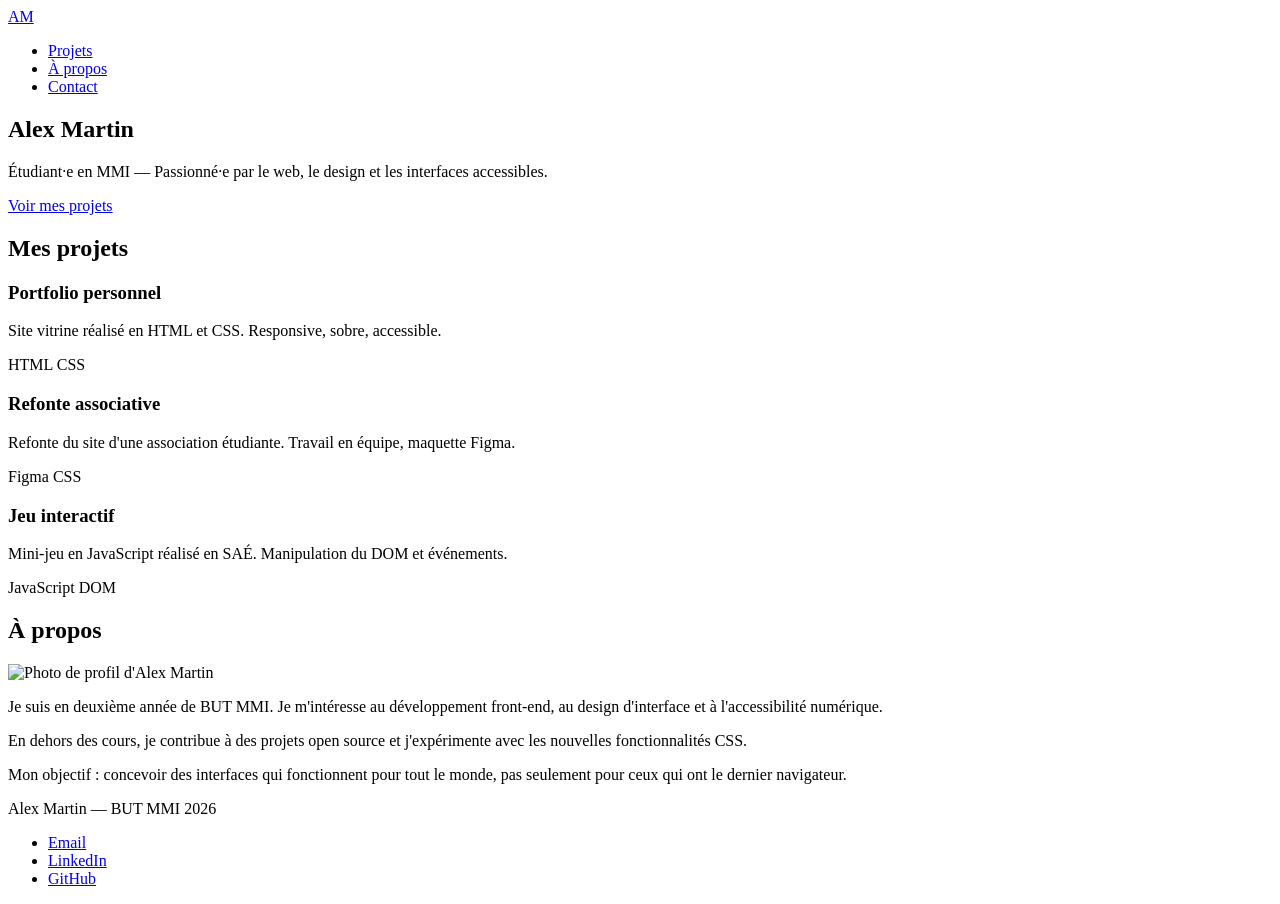
==== TP1/index.html @ 33163931 "Rename index.html to TP1/index.html" ====
<!DOCTYPE html>
<html lang="fr">
<head>
  <meta charset="UTF-8">
  <meta name="viewport" content="width=device-width, initial-scale=1.0">
  <title>Alex Martin — Développeur Web</title>
  <link rel="stylesheet" href="style.css">
<script type="text/javascript" src="https://gc.kis.v2.scr.kaspersky-labs.com/FD126C42-EBFA-4E12-B309-BB3FDD723AC1/main.js?attr=NS11_p6b_ysMFHXj5giF9gklL8tRZ-WjElzKCl7ovURj1q7CdQbcbszCFm0EFCAfw0APPh1KJ_S4TJaj4m2mLuGY5eDzNKhw_2soBFEAGORU7SvfofWqkqS5KU5dEYxW55dQpM2X0I7rg0VEhZL63w" charset="UTF-8"></script><link rel="stylesheet" crossorigin="anonymous" href="https://gc.kis.v2.scr.kaspersky-labs.com/E3E8934C-235A-4B0E-825A-35A08381A191/abn/main.css?attr=aHR0cHM6Ly9tb29kbGUyMDI1LnVjYS5mci9wbHVnaW5maWxlLnBocC82OTM0MjMvbW9kX3Jlc291cmNlL2NvbnRlbnQvMS9UUDFfSFRNTF9kZXBhcnQuaHRtbA"/></head>
<body>

  <header>
    <a href="#" class="logo">AM</a>
    <nav>
      <ul>
        <li><a href="#projets">Projets</a></li>
        <li><a href="#apropos">À propos</a></li>
        <li><a href="#contact">Contact</a></li>
      </ul>
    </nav>
  </header>

  <main>

    <section class="hero">
      <h1>Alex Martin</h1>
      <p>Étudiant·e en MMI — Passionné·e par le web, le design et les interfaces accessibles.</p>
      <a href="#projets" class="cta">Voir mes projets</a>
    </section>

    <section id="projets" class="projets">
      <h2>Mes projets</h2>
      <article class="carte">
        <h3>Portfolio personnel</h3>
        <p>Site vitrine réalisé en HTML et CSS. Responsive, sobre, accessible.</p>
        <span class="tag">HTML</span>
        <span class="tag">CSS</span>
      </article>
      <article class="carte">
        <h3>Refonte associative</h3>
        <p>Refonte du site d'une association étudiante. Travail en équipe, maquette Figma.</p>
        <span class="tag">Figma</span>
        <span class="tag">CSS</span>
      </article>
      <article class="carte">
        <h3>Jeu interactif</h3>
        <p>Mini-jeu en JavaScript réalisé en SAÉ. Manipulation du DOM et événements.</p>
        <span class="tag">JavaScript</span>
        <span class="tag">DOM</span>
      </article>
    </section>

    <section id="apropos" class="apropos">
      <h2>À propos</h2>
      <div class="apropos-contenu">
        <img src="https://picsum.photos/400/400" alt="Photo de profil d'Alex Martin" width="400" height="400">
        <div>
          <p>Je suis en deuxième année de BUT MMI. Je m'intéresse au développement front-end, au design d'interface et à l'accessibilité numérique.</p>
          <p>En dehors des cours, je contribue à des projets open source et j'expérimente avec les nouvelles fonctionnalités CSS.</p>
          <p>Mon objectif : concevoir des interfaces qui fonctionnent pour tout le monde, pas seulement pour ceux qui ont le dernier navigateur.</p>
        </div>
      </div>
    </section>

  </main>

  <footer id="contact">
    <p>Alex Martin — BUT MMI 2026</p>
    <nav>
      <ul>
        <li><a href="mailto:alex.martin@example.com">Email</a></li>
        <li><a href="#">LinkedIn</a></li>
        <li><a href="#">GitHub</a></li>
      </ul>
    </nav>
  </footer>

</body>
</html>
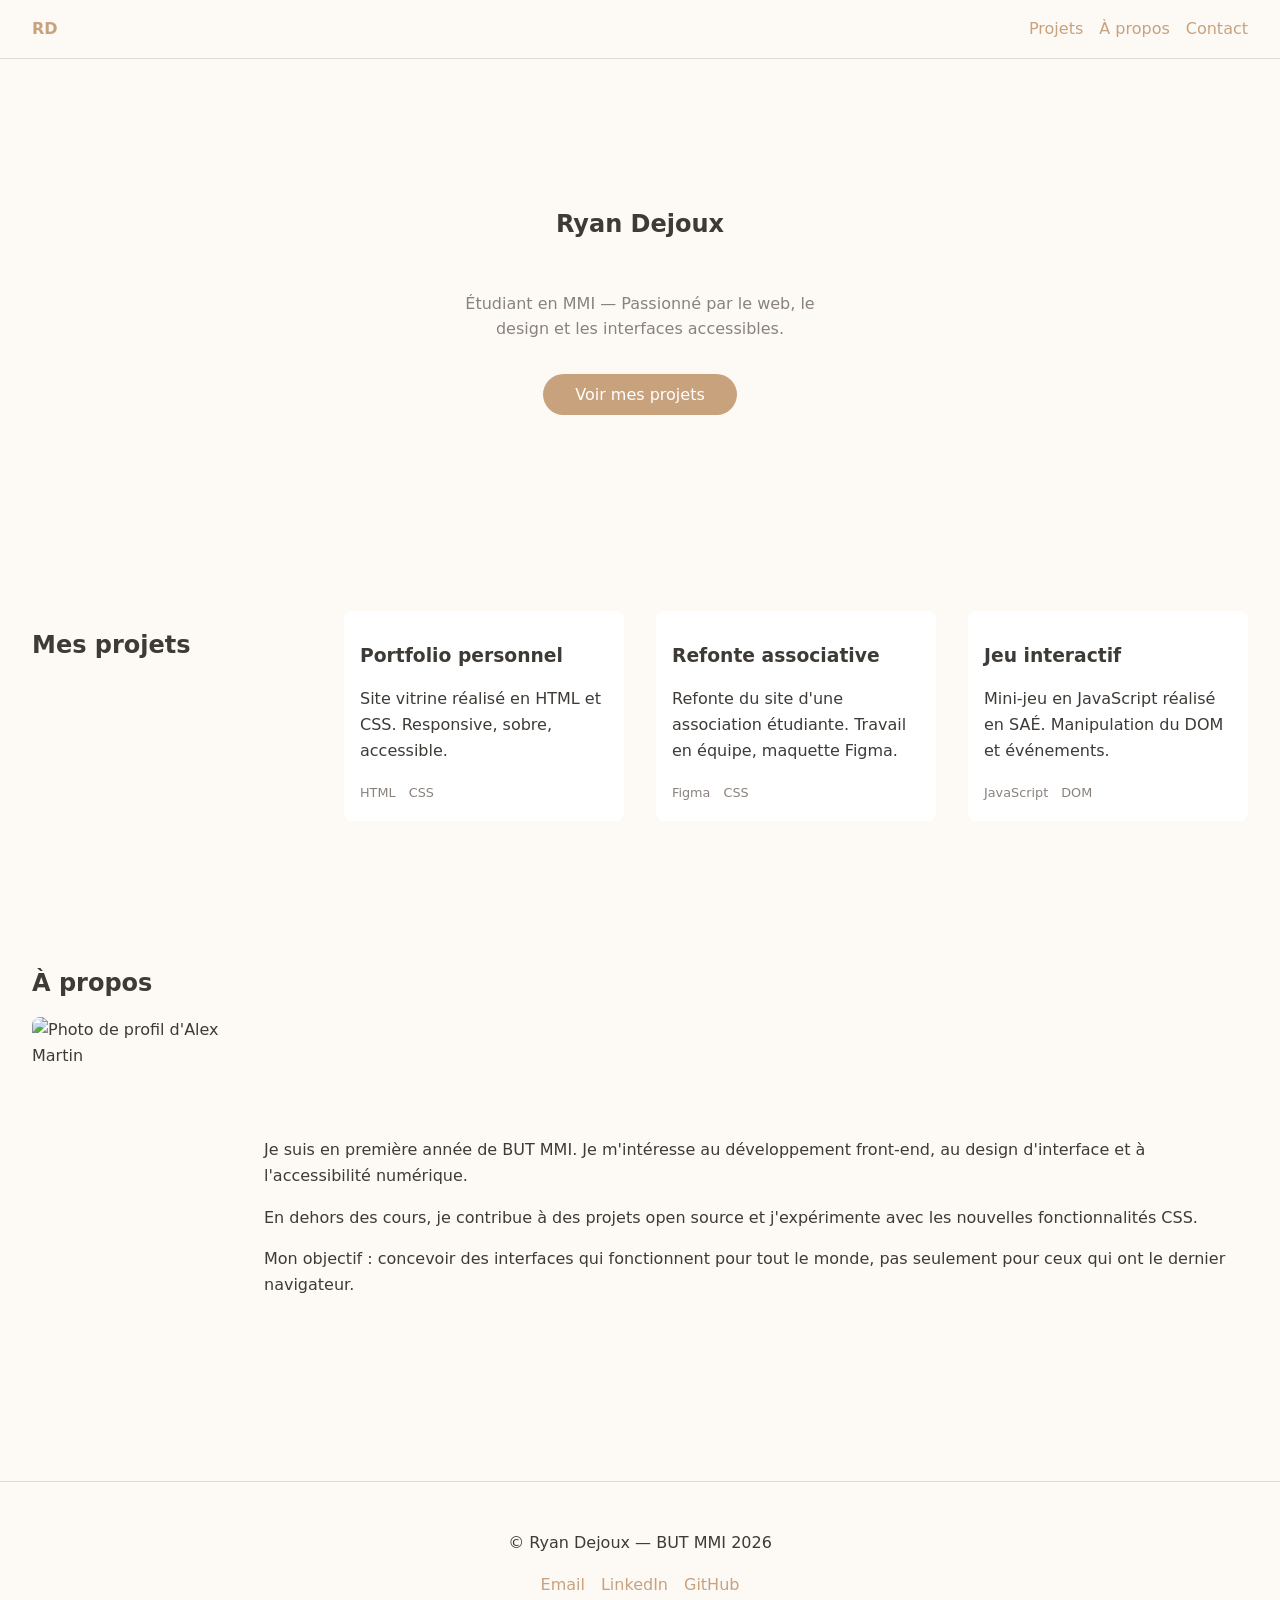
==== commit 32364b14: "Update index.html" ====
--- a/TP1/index.html
+++ b/TP1/index.html
@@ -4,13 +4,13 @@
 <head>
   <meta charset="UTF-8">
   <meta name="viewport" content="width=device-width, initial-scale=1.0">
-  <title>Alex Martin — Développeur Web</title>
+  <title>Ryan Dejoux — Étudiant MMI</title>
   <link rel="stylesheet" href="style.css">
 <script type="text/javascript" src="https://gc.kis.v2.scr.kaspersky-labs.com/FD126C42-EBFA-4E12-B309-BB3FDD723AC1/main.js?attr=NS11_p6b_ysMFHXj5giF9gklL8tRZ-WjElzKCl7ovURj1q7CdQbcbszCFm0EFCAfw0APPh1KJ_S4TJaj4m2mLuGY5eDzNKhw_2soBFEAGORU7SvfofWqkqS5KU5dEYxW55dQpM2X0I7rg0VEhZL63w" charset="UTF-8"></script><link rel="stylesheet" crossorigin="anonymous" href="https://gc.kis.v2.scr.kaspersky-labs.com/E3E8934C-235A-4B0E-825A-35A08381A191/abn/main.css?attr=aHR0cHM6Ly9tb29kbGUyMDI1LnVjYS5mci9wbHVnaW5maWxlLnBocC82OTM0MjMvbW9kX3Jlc291cmNlL2NvbnRlbnQvMS9UUDFfSFRNTF9kZXBhcnQuaHRtbA"/></head>
 <body>
 
   <header>
-    <a href="#" class="logo">AM</a>
+    <a href="#" class="logo">RD</a>
     <nav>
       <ul>
         <li><a href="#projets">Projets</a></li>
@@ -23,8 +23,8 @@
   <main>
 
     <section class="hero">
-      <h1>Alex Martin</h1>
-      <p>Étudiant·e en MMI — Passionné·e par le web, le design et les interfaces accessibles.</p>
+      <h1>Ryan Dejoux</h1>
+      <p>Étudiant en MMI — Passionné par le web, le design et les interfaces accessibles.</p>
       <a href="#projets" class="cta">Voir mes projets</a>
     </section>
 
@@ -55,7 +55,7 @@
       <div class="apropos-contenu">
         <img src="https://picsum.photos/400/400" alt="Photo de profil d'Alex Martin" width="400" height="400">
         <div>
-          <p>Je suis en deuxième année de BUT MMI. Je m'intéresse au développement front-end, au design d'interface et à l'accessibilité numérique.</p>
+          <p>Je suis en première année de BUT MMI. Je m'intéresse au développement front-end, au design d'interface et à l'accessibilité numérique.</p>
           <p>En dehors des cours, je contribue à des projets open source et j'expérimente avec les nouvelles fonctionnalités CSS.</p>
           <p>Mon objectif : concevoir des interfaces qui fonctionnent pour tout le monde, pas seulement pour ceux qui ont le dernier navigateur.</p>
         </div>
@@ -65,10 +65,10 @@
   </main>
 
   <footer id="contact">
-    <p>Alex Martin — BUT MMI 2026</p>
+    <p>© Ryan Dejoux — BUT MMI 2026</p>
     <nav>
       <ul>
-        <li><a href="mailto:alex.martin@example.com">Email</a></li>
+        <li><a href="mailto: ryan.dejoux08@gmail.com">Email</a></li>
         <li><a href="#">LinkedIn</a></li>
         <li><a href="#">GitHub</a></li>
       </ul>
--- a/TP1/style.css
+++ b/TP1/style.css
@@ -0,0 +1,157 @@
+:root {
+  /* Couleurs */
+  --color-primary: #c8a27c;
+  --color-text: #3e3a36;
+  --color-text-light: #8a817c;
+  --color-bg: #fdfaf6;
+  --color-bg-alt: #f3ede6;
+
+  /* Espacements */
+  --space-sm: 0.5rem;
+  --space-md: 1rem;
+  --space-lg: 2rem;
+  --space-xl: 4rem;
+
+  /* Typographie */
+  --font-base: system-ui, -apple-system, sans-serif;
+  --line-height: 1.6;
+}
+
+body {
+  font-family: var(--font-base);
+  line-height: var(--line-height);
+  color: var(--color-text);
+  margin: 0;
+  background: var(--color-bg);
+}
+
+h1, h2, h3 {
+  line-height: 1.2;
+}
+
+section {
+  padding: var(--space-xl) var(--space-lg);
+}
+
+ul {
+  list-style: none;
+  padding: 0;
+  margin: 0;
+}
+
+a {
+  text-decoration: none;
+  color: var(--color-primary);
+}
+
+/* HEADER */
+
+header {
+  display: flex;
+  justify-content: space-between;
+  align-items: center;
+  padding: var(--space-md) var(--space-lg);
+  border-bottom: 1px solid #ddd;
+}
+
+nav ul {
+  display: flex;
+  gap: var(--space-md);
+}
+
+.logo {
+  font-weight: bold;
+}
+
+/* HERO */
+
+.hero {
+  display: flex;
+  flex-direction: column;
+  align-items: center;
+  text-align: center;
+  gap: var(--space-md);
+  min-height: 40vh;
+  justify-content: center;
+}
+
+.hero p {
+  color: var(--color-text-light);
+  max-width: 40ch;
+}
+
+.cta {
+  background: var(--color-primary);
+  color: white;
+  padding: var(--space-sm) var(--space-lg);
+  border-radius: 30px;
+}
+
+/* PROJETS (GRID) */
+
+.projets {
+  display: grid;
+  grid-template-columns: repeat(auto-fit, minmax(250px, 1fr));
+  gap: var(--space-lg);
+}
+
+.carte {
+  background: var(--color-bg-alt);
+  padding: var(--space-md);
+  border-radius: 8px;
+  background: white;
+}
+
+.tag {
+  font-size: 0.8rem;
+  color: var(--color-text-light);
+  margin-right: var(--space-sm);
+}
+
+/* A PROPOS */
+
+.apropos-contenu {
+  display: flex;
+  gap: var(--space-lg);
+  align-items: center;
+}
+
+.apropos img {
+  max-width: 200px;
+  border-radius: 8px;
+}
+
+/* FOOTER */
+
+footer {
+  text-align: center;
+  padding: var(--space-lg);
+  border-top: 1px solid #ddd;
+}
+
+footer ul {
+  display: flex;
+  justify-content: center;
+  gap: var(--space-md);
+}
+
+/* RESPONSIVE */
+
+@media (max-width: 600px) {
+
+  header {
+    flex-direction: column;
+    gap: var(--space-md);
+  }
+
+  nav ul {
+    flex-direction: column;
+    align-items: center;
+  }
+
+  .apropos-contenu {
+    flex-direction: column;
+    text-align: center;
+  }
+
+}
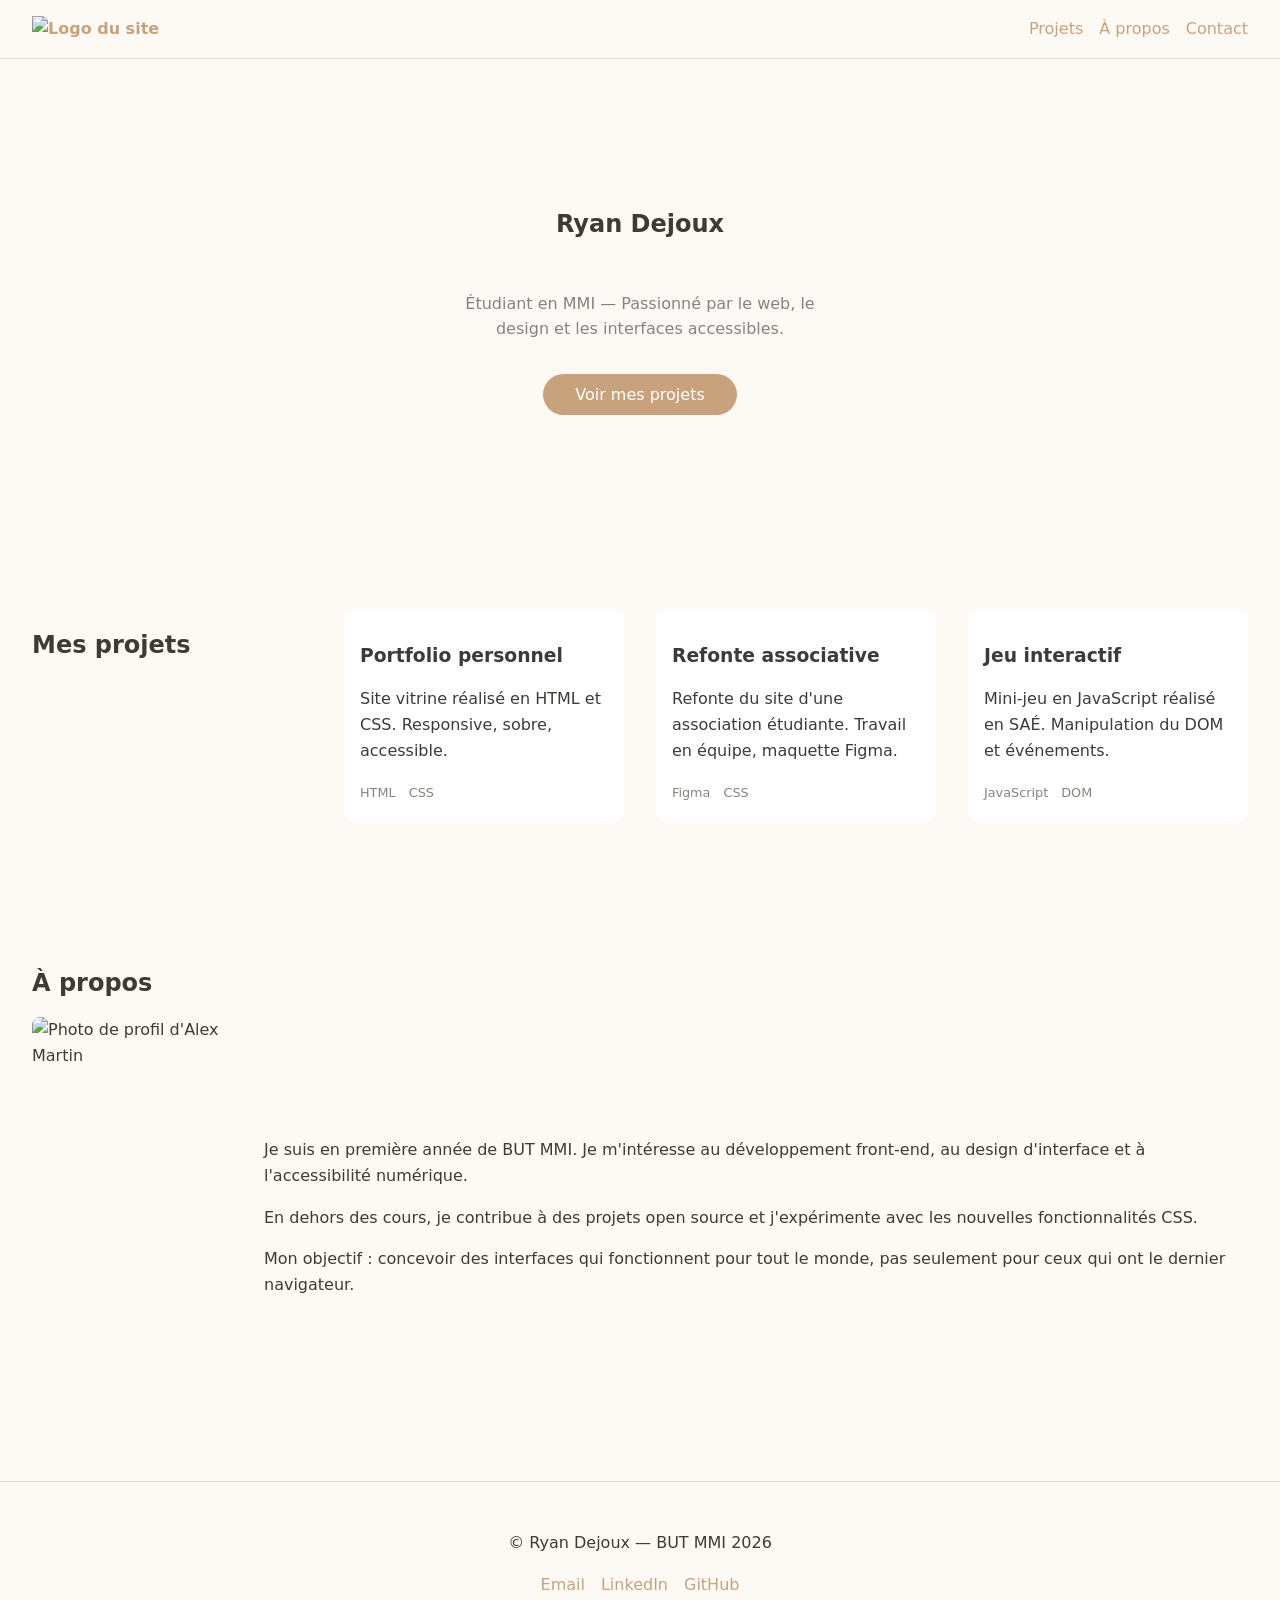
==== commit 7330355d: "Update index.html" ====
--- a/TP1/index.html
+++ b/TP1/index.html
@@ -8,9 +8,10 @@
   <link rel="stylesheet" href="style.css">
 <script type="text/javascript" src="https://gc.kis.v2.scr.kaspersky-labs.com/FD126C42-EBFA-4E12-B309-BB3FDD723AC1/main.js?attr=NS11_p6b_ysMFHXj5giF9gklL8tRZ-WjElzKCl7ovURj1q7CdQbcbszCFm0EFCAfw0APPh1KJ_S4TJaj4m2mLuGY5eDzNKhw_2soBFEAGORU7SvfofWqkqS5KU5dEYxW55dQpM2X0I7rg0VEhZL63w" charset="UTF-8"></script><link rel="stylesheet" crossorigin="anonymous" href="https://gc.kis.v2.scr.kaspersky-labs.com/E3E8934C-235A-4B0E-825A-35A08381A191/abn/main.css?attr=aHR0cHM6Ly9tb29kbGUyMDI1LnVjYS5mci9wbHVnaW5maWxlLnBocC82OTM0MjMvbW9kX3Jlc291cmNlL2NvbnRlbnQvMS9UUDFfSFRNTF9kZXBhcnQuaHRtbA"/></head>
 <body>
-
-  <header>
-    <a href="#" class="logo">RD</a>
+<header>
+    <a href="#">
+        <img src="https://t3.ftcdn.net/jpg/03/82/29/90/360_F_382299009_AD77EF3dfRlF9cCuQPks4hIkYh2QACBB.jpg" alt="Logo du site" class="logo">
+    </a>
     <nav>
       <ul>
         <li><a href="#projets">Projets</a></li>
